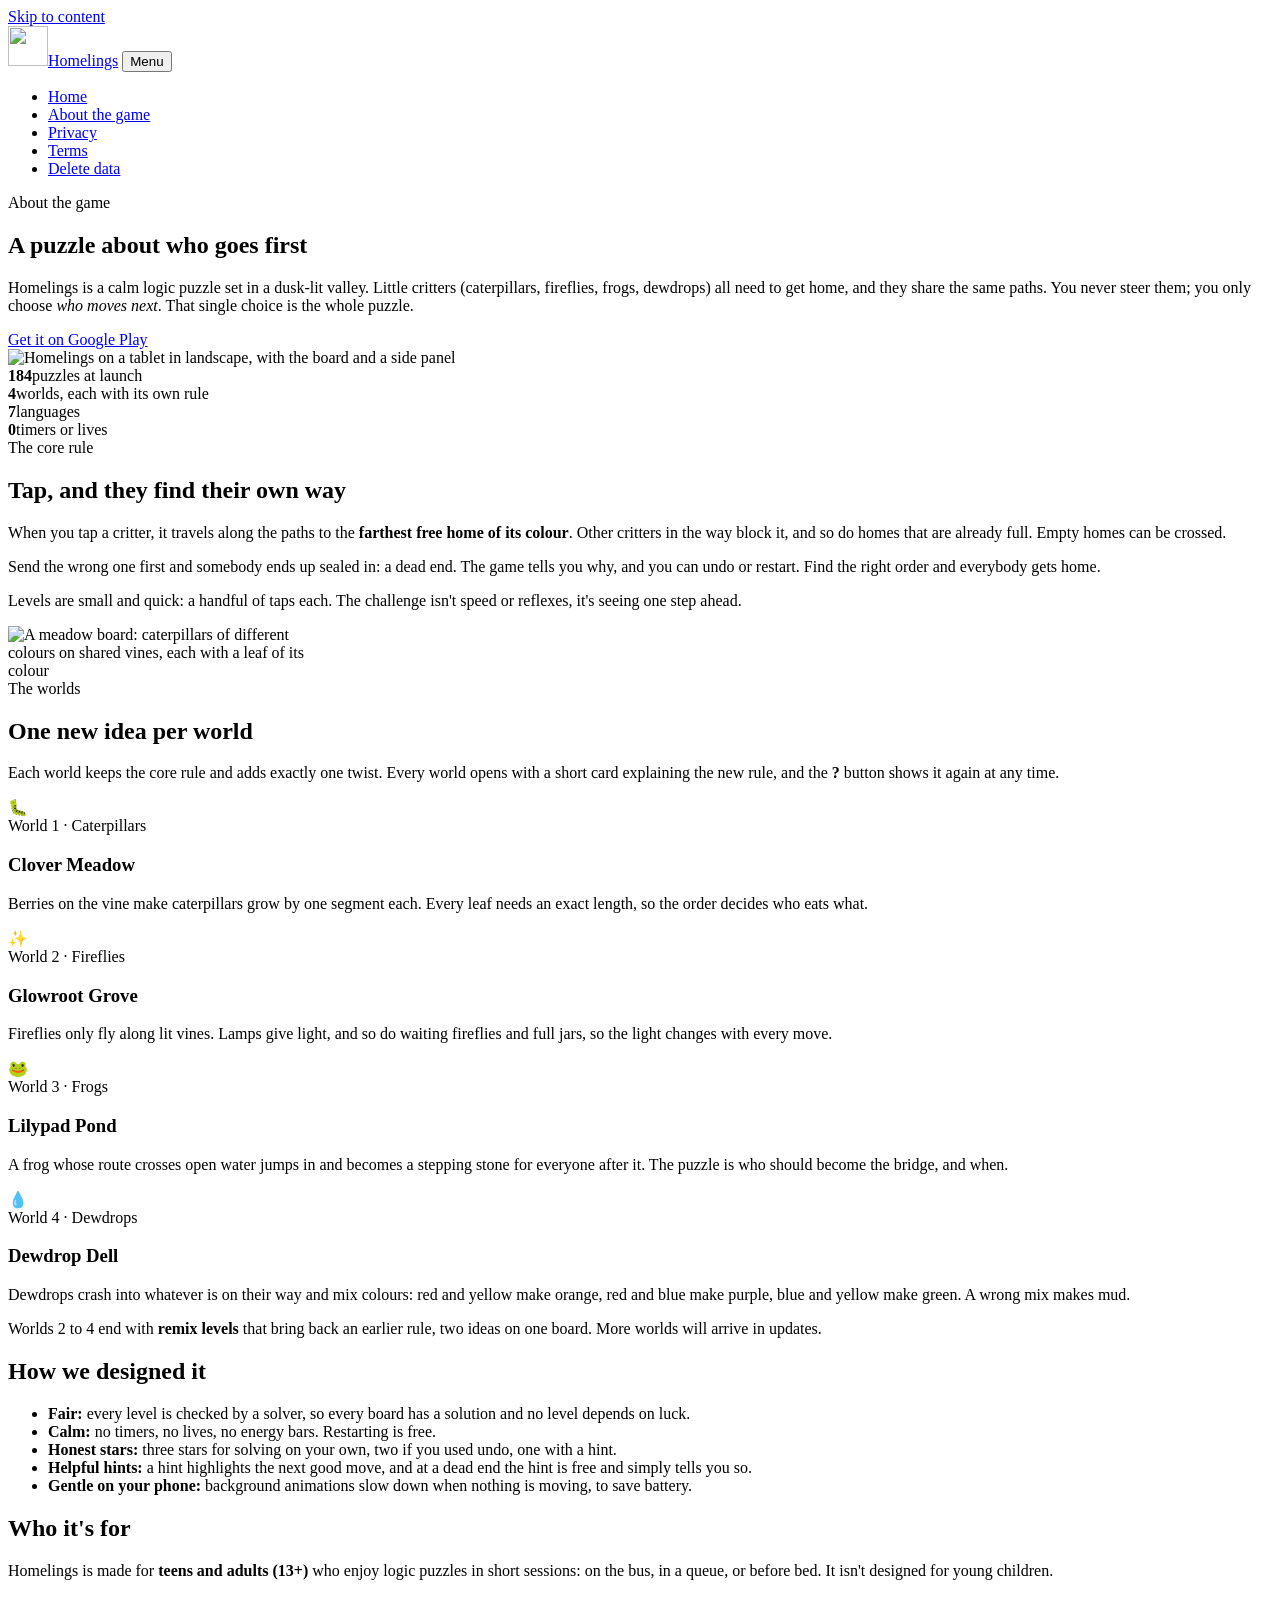
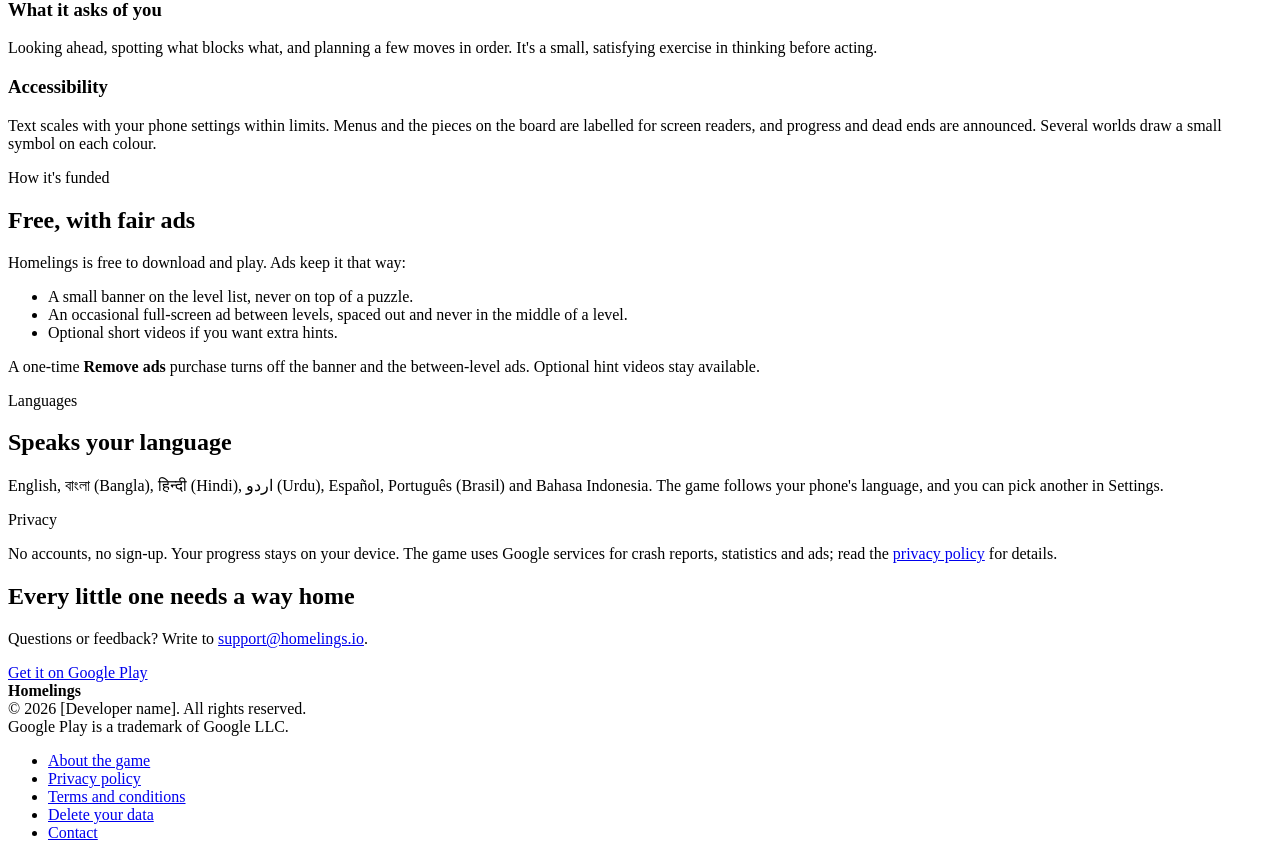
==== about.html @ b2f1305d "Add files via upload" ====
<!doctype html>
<html lang="en" class="no-js">
<head>
  <meta charset="utf-8">
  <meta name="viewport" content="width=device-width, initial-scale=1">
  <title>About the game: Homelings</title>
  <meta name="description" content="What Homelings is, how it plays, its worlds and rules, and the ideas behind it: a calm, fair logic puzzle about finding the right order.">
  <meta name="theme-color" content="#1E1846">
  <link rel="icon" type="image/png" sizes="32x32" href="assets/img/favicon-32.png">
  <link rel="apple-touch-icon" href="assets/img/apple-touch-icon.png">
  <meta property="og:title" content="About Homelings">
  <meta property="og:image" content="assets/img/og-image.jpg">
  <link rel="preload" href="assets/fonts/Fredoka.woff2" as="font" type="font/woff2" crossorigin>
  <link rel="stylesheet" href="assets/css/site.css">
</head>
<body>
  <a class="skip" href="#main">Skip to content</a>
  <header class="site-header">
    <div class="wrap">
      <a class="brand" href="index.html"><img src="assets/img/icon-96.webp" alt="" width="40" height="40">Homelings</a>
      <button class="nav-toggle" aria-expanded="false" aria-controls="site-nav">Menu</button>
      <nav class="nav" id="site-nav" aria-label="Main">
        <ul>
          <li><a href="index.html">Home</a></li>
          <li><a href="about.html" aria-current="page">About the game</a></li>
          <li><a href="privacy-policy.html">Privacy</a></li>
          <li><a href="terms.html">Terms</a></li>
          <li><a href="delete-account.html">Delete data</a></li>
        </ul>
      </nav>
    </div>
  </header>

  <main id="main">
    <section class="hero">
      <div class="wrap split">
        <div>
          <span class="eyebrow">About the game</span>
          <h1>A puzzle about who goes first</h1>
          <p class="lead">Homelings is a calm logic puzzle set in a dusk-lit valley. Little critters (caterpillars, fireflies, frogs, dewdrops) all need to get home, and they share the same paths. You never steer them; you only choose <em>who moves next</em>. That single choice is the whole puzzle.</p>
          <div class="cta-row">
            <a class="btn btn-gold" href="https://play.google.com/store/apps/details?id=io.homelings.game">Get it on Google Play</a>
          </div>
        </div>
        <img class="rounded" src="assets/img/tablet-1.webp" alt="Homelings on a tablet in landscape, with the board and a side panel" width="1200" height="750" loading="lazy">
      </div>
    </section>

    <section aria-label="Key facts">
      <div class="wrap">
        <div class="facts">
          <div class="card fact"><strong>184</strong><span>puzzles at launch</span></div>
          <div class="card fact"><strong>4</strong><span>worlds, each with its own rule</span></div>
          <div class="card fact"><strong>7</strong><span>languages</span></div>
          <div class="card fact"><strong>0</strong><span>timers or lives</span></div>
        </div>
      </div>
    </section>

    <section>
      <div class="wrap split">
        <div>
          <span class="eyebrow">The core rule</span>
          <h2>Tap, and they find their own way</h2>
          <p>When you tap a critter, it travels along the paths to the <strong>farthest free home of its colour</strong>. Other critters in the way block it, and so do homes that are already full. Empty homes can be crossed.</p>
          <p>Send the wrong one first and somebody ends up sealed in: a dead end. The game tells you why, and you can undo or restart. Find the right order and everybody gets home.</p>
          <p>Levels are small and quick: a handful of taps each. The challenge isn't speed or reflexes, it's seeing one step ahead.</p>
        </div>
        <img class="rounded" src="assets/img/screen-1.webp" alt="A meadow board: caterpillars of different colours on shared vines, each with a leaf of its colour" width="540" height="960" loading="lazy" style="max-width:300px;justify-self:center">
      </div>
    </section>

    <section>
      <div class="wrap">
        <div class="section-head">
          <span class="eyebrow">The worlds</span>
          <h2>One new idea per world</h2>
          <p>Each world keeps the core rule and adds exactly one twist. Every world opens with a short card explaining the new rule, and the <strong>?</strong> button shows it again at any time.</p>
        </div>
        <div class="worlds">
          <article class="world w-meadow"><div class="dot" aria-hidden="true">🐛</div><div><span class="critters">World 1 · Caterpillars</span><h3>Clover Meadow</h3><p>Berries on the vine make caterpillars grow by one segment each. Every leaf needs an exact length, so the order decides who eats what.</p></div></article>
          <article class="world w-grove"><div class="dot" aria-hidden="true">✨</div><div><span class="critters">World 2 · Fireflies</span><h3>Glowroot Grove</h3><p>Fireflies only fly along lit vines. Lamps give light, and so do waiting fireflies and full jars, so the light changes with every move.</p></div></article>
          <article class="world w-pond"><div class="dot" aria-hidden="true">🐸</div><div><span class="critters">World 3 · Frogs</span><h3>Lilypad Pond</h3><p>A frog whose route crosses open water jumps in and becomes a stepping stone for everyone after it. The puzzle is who should become the bridge, and when.</p></div></article>
          <article class="world w-dell"><div class="dot" aria-hidden="true">💧</div><div><span class="critters">World 4 · Dewdrops</span><h3>Dewdrop Dell</h3><p>Dewdrops crash into whatever is on their way and mix colours: red and yellow make orange, red and blue make purple, blue and yellow make green. A wrong mix makes mud.</p></div></article>
        </div>
        <p class="coming">Worlds 2 to 4 end with <strong>remix levels</strong> that bring back an earlier rule, two ideas on one board. More worlds will arrive in updates.</p>
      </div>
    </section>

    <section>
      <div class="wrap split">
        <div class="card">
          <h2>How we designed it</h2>
          <ul class="ticks">
            <li><strong>Fair:</strong> every level is checked by a solver, so every board has a solution and no level depends on luck.</li>
            <li><strong>Calm:</strong> no timers, no lives, no energy bars. Restarting is free.</li>
            <li><strong>Honest stars:</strong> three stars for solving on your own, two if you used undo, one with a hint.</li>
            <li><strong>Helpful hints:</strong> a hint highlights the next good move, and at a dead end the hint is free and simply tells you so.</li>
            <li><strong>Gentle on your phone:</strong> background animations slow down when nothing is moving, to save battery.</li>
          </ul>
        </div>
        <div class="card">
          <h2>Who it's for</h2>
          <p>Homelings is made for <strong>teens and adults (13+)</strong> who enjoy logic puzzles in short sessions: on the bus, in a queue, or before bed. It isn't designed for young children.</p>
          <h3>What it asks of you</h3>
          <p>Looking ahead, spotting what blocks what, and planning a few moves in order. It's a small, satisfying exercise in thinking before acting.</p>
          <h3>Accessibility</h3>
          <p>Text scales with your phone settings within limits. Menus and the pieces on the board are labelled for screen readers, and progress and dead ends are announced. Several worlds draw a small symbol on each colour.</p>
        </div>
      </div>
    </section>

    <section>
      <div class="wrap split">
        <div>
          <span class="eyebrow">How it's funded</span>
          <h2>Free, with fair ads</h2>
          <p>Homelings is free to download and play. Ads keep it that way:</p>
          <ul class="ticks">
            <li>A small banner on the level list, never on top of a puzzle.</li>
            <li>An occasional full-screen ad between levels, spaced out and never in the middle of a level.</li>
            <li>Optional short videos if you want extra hints.</li>
          </ul>
          <p>A one-time <strong>Remove ads</strong> purchase turns off the banner and the between-level ads. Optional hint videos stay available.</p>
        </div>
        <div>
          <span class="eyebrow">Languages</span>
          <h2>Speaks your language</h2>
          <p>English, বাংলা (Bangla), हिन्दी (Hindi), اردو (Urdu), Español, Português (Brasil) and Bahasa Indonesia. The game follows your phone's language, and you can pick another in Settings.</p>
          <span class="eyebrow" style="margin-top:12px">Privacy</span>
          <p>No accounts, no sign-up. Your progress stays on your device. The game uses Google services for crash reports, statistics and ads; read the <a href="privacy-policy.html">privacy policy</a> for details.</p>
        </div>
      </div>
    </section>

    <section>
      <div class="wrap">
        <div class="band">
          <h2>Every little one needs a way home</h2>
          <p>Questions or feedback? Write to <a href="mailto:support@homelings.io">support@homelings.io</a>.</p>
          <a class="btn btn-gold" href="https://play.google.com/store/apps/details?id=io.homelings.game">Get it on Google Play</a>
        </div>
      </div>
    </section>
  </main>

  <footer class="site-footer">
    <div class="wrap">
      <div>
        <strong style="color:var(--cream)">Homelings</strong><br>
        © <span data-year>2026</span> <span class="confirm">[Developer name]</span>. All rights reserved.<br>
        Google Play is a trademark of Google LLC.
      </div>
      <nav aria-label="Footer">
        <ul>
          <li><a href="about.html">About the game</a></li>
          <li><a href="privacy-policy.html">Privacy policy</a></li>
          <li><a href="terms.html">Terms and conditions</a></li>
          <li><a href="delete-account.html">Delete your data</a></li>
          <li><a href="mailto:support@homelings.io">Contact</a></li>
        </ul>
      </nav>
    </div>
  </footer>
  <script src="assets/js/site.js" defer></script>
</body>
</html>
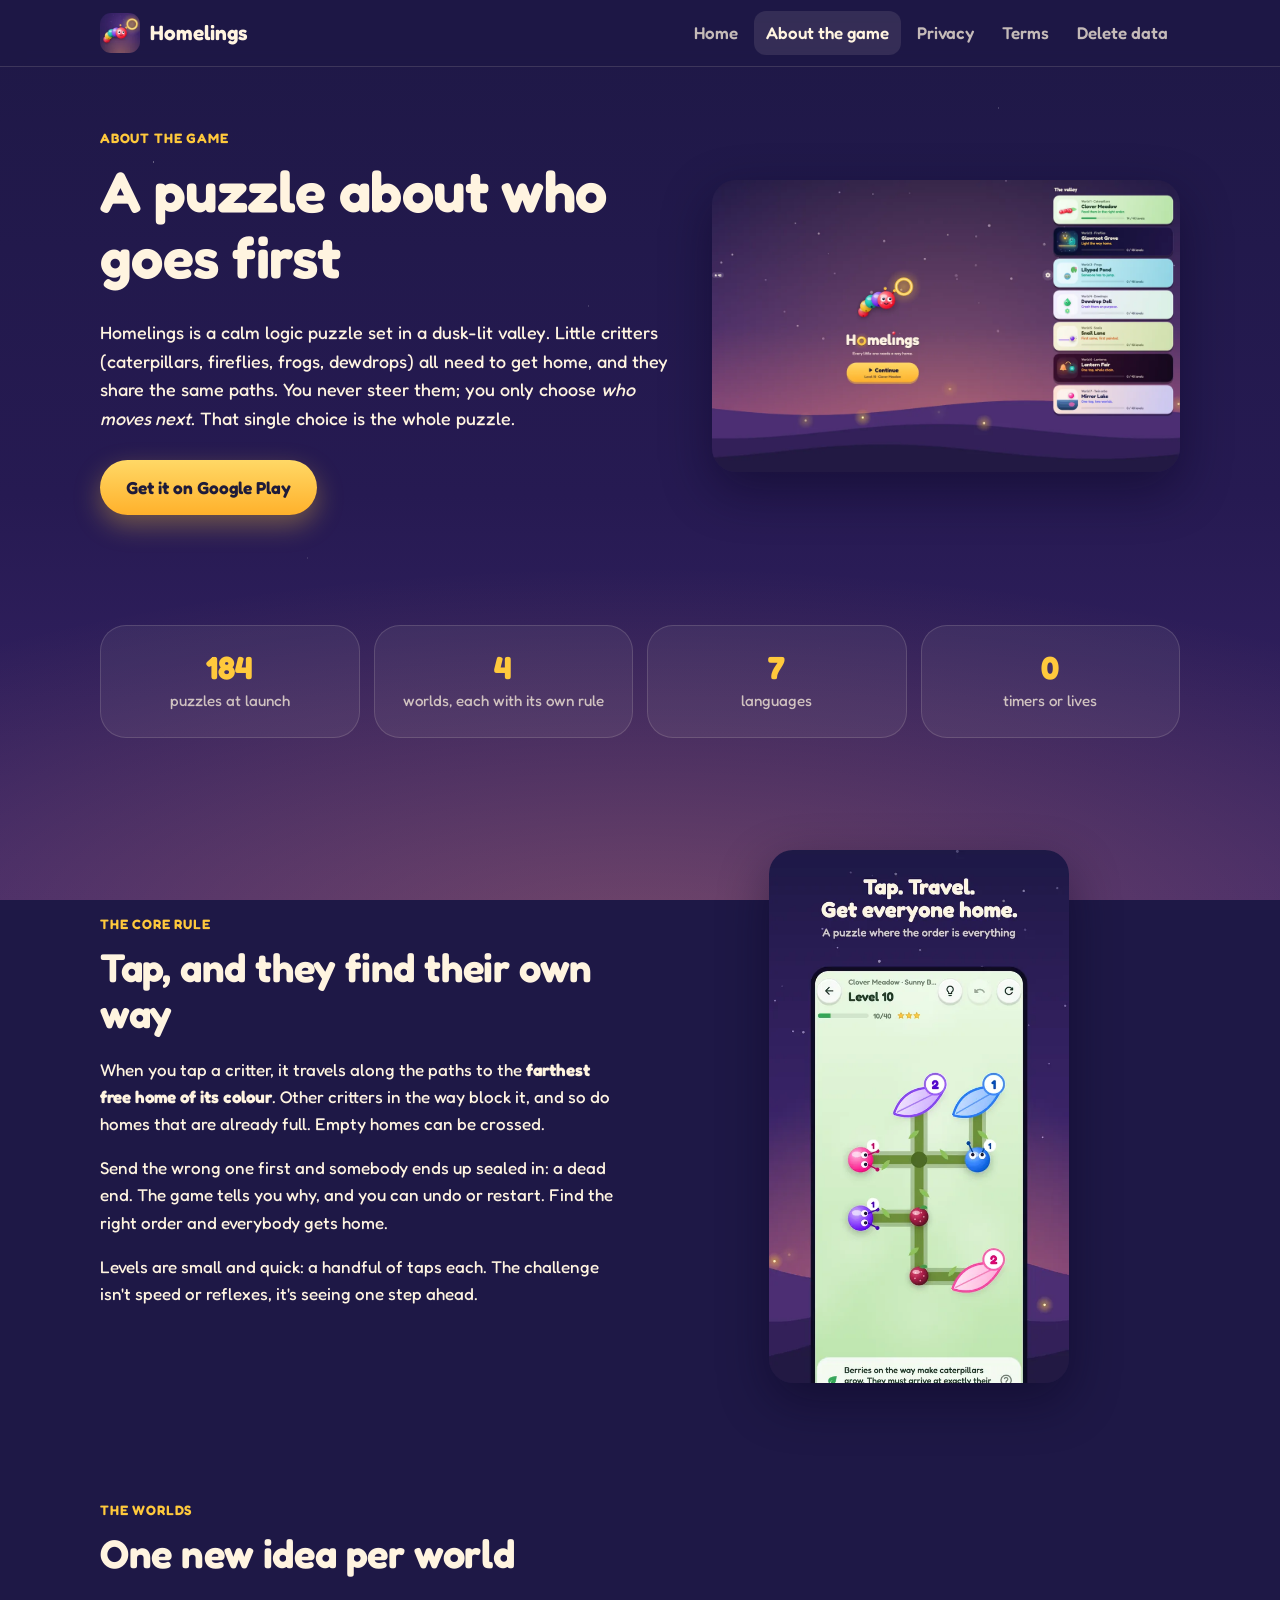
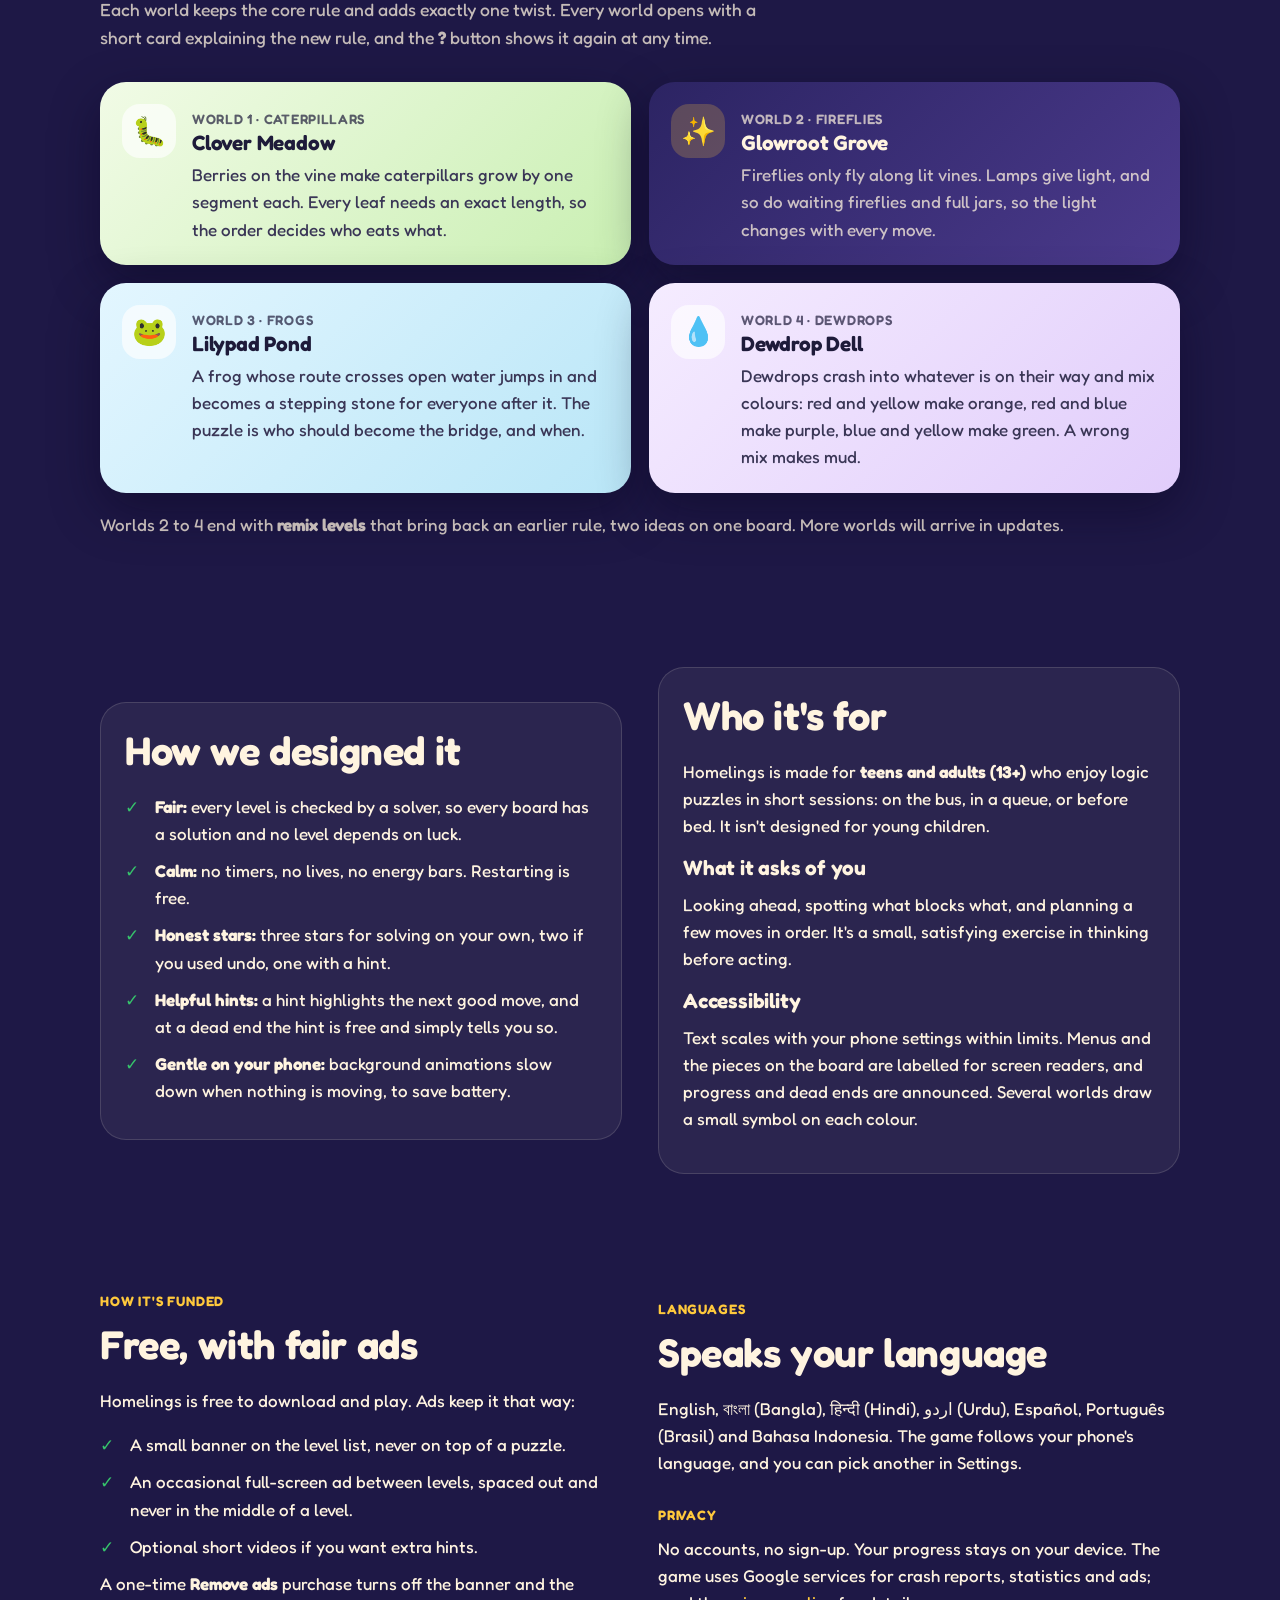
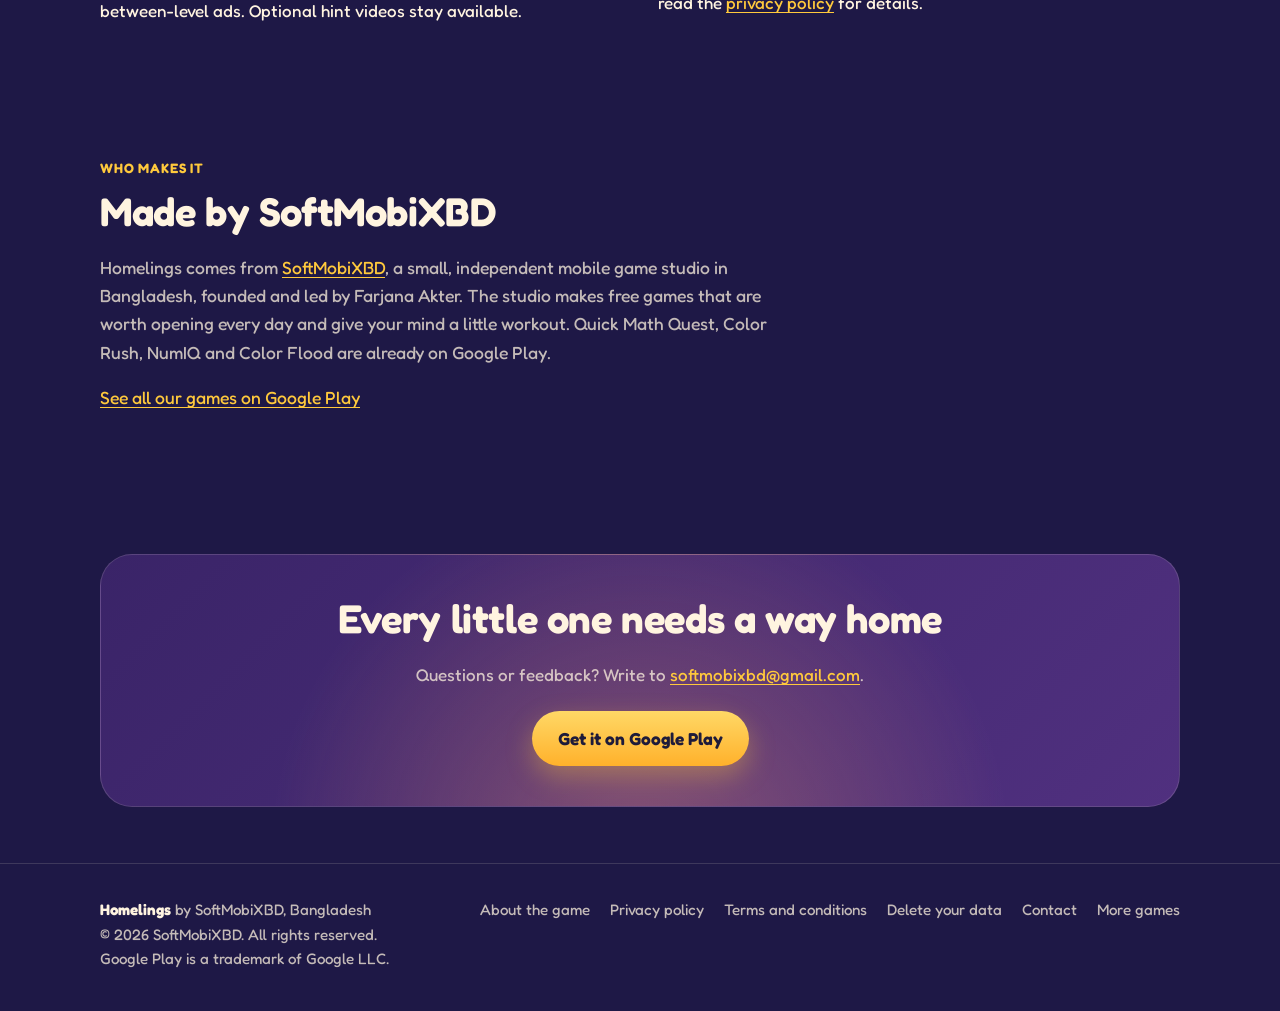
==== commit 219e0340: "Fill in publisher details and link the studio - Publisher SoftMobiXBD (Bangladesh), contact softmobi" ====
--- a/about.html
+++ b/about.html
@@ -5,11 +5,13 @@
   <meta name="viewport" content="width=device-width, initial-scale=1">
   <title>About the game: Homelings</title>
   <meta name="description" content="What Homelings is, how it plays, its worlds and rules, and the ideas behind it: a calm, fair logic puzzle about finding the right order.">
+  <link rel="canonical" href="https://softmobixbd.github.io/homelings/about.html">
   <meta name="theme-color" content="#1E1846">
   <link rel="icon" type="image/png" sizes="32x32" href="assets/img/favicon-32.png">
   <link rel="apple-touch-icon" href="assets/img/apple-touch-icon.png">
   <meta property="og:title" content="About Homelings">
-  <meta property="og:image" content="assets/img/og-image.jpg">
+  <meta property="og:url" content="https://softmobixbd.github.io/homelings/about.html">
+  <meta property="og:image" content="https://softmobixbd.github.io/homelings/assets/img/og-image.jpg">
   <link rel="preload" href="assets/fonts/Fredoka.woff2" as="font" type="font/woff2" crossorigin>
   <link rel="stylesheet" href="assets/css/site.css">
 </head>
@@ -135,9 +137,20 @@
 
     <section>
       <div class="wrap">
+        <div class="section-head">
+          <span class="eyebrow">Who makes it</span>
+          <h2>Made by SoftMobiXBD</h2>
+          <p>Homelings comes from <a href="https://softmobixbd.github.io/">SoftMobiXBD</a>, a small, independent mobile game studio in Bangladesh, founded and led by Farjana Akter. The studio makes free games that are worth opening every day and give your mind a little workout. Quick Math Quest, Color Rush, NumIQ and Color Flood are already on Google Play.</p>
+          <p><a href="https://play.google.com/store/apps/dev?id=7053712719790962072">See all our games on Google Play</a></p>
+        </div>
+      </div>
+    </section>
+
+    <section>
+      <div class="wrap">
         <div class="band">
           <h2>Every little one needs a way home</h2>
-          <p>Questions or feedback? Write to <a href="mailto:support@homelings.io">support@homelings.io</a>.</p>
+          <p>Questions or feedback? Write to <a href="mailto:softmobixbd@gmail.com">softmobixbd@gmail.com</a>.</p>
           <a class="btn btn-gold" href="https://play.google.com/store/apps/details?id=io.homelings.game">Get it on Google Play</a>
         </div>
       </div>
@@ -147,8 +160,8 @@
   <footer class="site-footer">
     <div class="wrap">
       <div>
-        <strong style="color:var(--cream)">Homelings</strong><br>
-        © <span data-year>2026</span> <span class="confirm">[Developer name]</span>. All rights reserved.<br>
+        <strong style="color:var(--cream)">Homelings</strong> by <a href="https://softmobixbd.github.io/">SoftMobiXBD</a>, Bangladesh<br>
+        © <span data-year>2026</span> SoftMobiXBD. All rights reserved.<br>
         Google Play is a trademark of Google LLC.
       </div>
       <nav aria-label="Footer">
@@ -157,7 +170,8 @@
           <li><a href="privacy-policy.html">Privacy policy</a></li>
           <li><a href="terms.html">Terms and conditions</a></li>
           <li><a href="delete-account.html">Delete your data</a></li>
-          <li><a href="mailto:support@homelings.io">Contact</a></li>
+          <li><a href="mailto:softmobixbd@gmail.com">Contact</a></li>
+          <li><a href="https://softmobixbd.github.io/">More games</a></li>
         </ul>
       </nav>
     </div>
--- a/assets/css/site.css
+++ b/assets/css/site.css
@@ -0,0 +1,252 @@
+/* Homelings website. Palette and type follow the game (app/lib/brand/brand.dart). */
+@font-face {
+  font-family: "Fredoka";
+  src: url("../fonts/Fredoka.woff2") format("woff2");
+  font-weight: 300 700;
+  font-display: swap;
+}
+
+:root {
+  --dusk: #1e1846;
+  --plum: #3a2468;
+  --plum-deep: #261a52;
+  --horizon: #ff9e6e;
+  --gold: #ffc93c;
+  --gold-deep: #ffb12b;
+  --cream: #fff4e0;
+  --cream-dim: rgba(255, 244, 224, 0.74);
+  --leaf: #36c46b;
+  --ink: #1e1b3a;
+  --ink-soft: #3a3656;
+  --muted: #6b6785;
+  --paper: #fffaf1;
+  --line: rgba(255, 244, 224, 0.14);
+  --red: #ff4d5e;
+  --teal: #1fd1c1;
+  --purple: #9b5cff;
+  --blue: #3d8bff;
+  --radius: 26px;
+  --wrap: 1120px;
+  --shadow: 0 18px 50px rgba(8, 4, 30, 0.45);
+}
+
+* { box-sizing: border-box; }
+html { scroll-behavior: smooth; -webkit-text-size-adjust: 100%; }
+body {
+  margin: 0;
+  font-family: "Fredoka", "Noto Sans", system-ui, -apple-system, "Segoe UI", Roboto, sans-serif;
+  font-weight: 450;
+  font-size: 17px;
+  line-height: 1.6;
+  color: var(--cream);
+  background-color: var(--dusk);
+  /* Dusk sky: soft horizon glow + a sprinkle of stars. */
+  background-image:
+    radial-gradient(1.5px 1.5px at 12% 18%, rgba(255, 255, 255, 0.7), transparent 60%),
+    radial-gradient(1.2px 1.2px at 78% 12%, rgba(255, 255, 255, 0.6), transparent 60%),
+    radial-gradient(1.4px 1.4px at 46% 34%, rgba(255, 255, 255, 0.5), transparent 60%),
+    radial-gradient(1px 1px at 88% 44%, rgba(255, 255, 255, 0.55), transparent 60%),
+    radial-gradient(1.3px 1.3px at 24% 62%, rgba(255, 255, 255, 0.45), transparent 60%),
+    radial-gradient(1px 1px at 64% 72%, rgba(255, 255, 255, 0.4), transparent 60%),
+    radial-gradient(ellipse 120% 60% at 50% 105%, rgba(255, 158, 110, 0.28), transparent 70%),
+    linear-gradient(180deg, var(--dusk) 0%, var(--plum-deep) 55%, var(--plum) 100%);
+  background-attachment: fixed;
+  min-height: 100vh;
+}
+img { max-width: 100%; height: auto; display: block; }
+a { color: var(--gold); text-underline-offset: 3px; }
+a:hover { color: #ffe08a; }
+:focus-visible { outline: 3px solid var(--gold); outline-offset: 3px; border-radius: 8px; }
+h1, h2, h3 { line-height: 1.15; margin: 0 0 0.5em; font-weight: 650; letter-spacing: -0.01em; }
+h1 { font-size: clamp(2.2rem, 5.4vw, 3.6rem); }
+h2 { font-size: clamp(1.7rem, 3.6vw, 2.5rem); }
+h3 { font-size: 1.3rem; }
+p { margin: 0 0 1em; }
+
+.wrap { width: 100%; max-width: var(--wrap); margin: 0 auto; padding: 0 20px; }
+.visually-hidden { position: absolute !important; width: 1px; height: 1px; overflow: hidden; clip: rect(0 0 0 0); white-space: nowrap; }
+.skip { position: absolute; left: -999px; top: 8px; background: var(--gold); color: var(--ink); padding: 8px 14px; border-radius: 10px; z-index: 10; }
+.skip:focus { left: 12px; }
+
+/* Header */
+.site-header {
+  position: sticky; top: 0; z-index: 5;
+  background: rgba(30, 24, 70, 0.78);
+  backdrop-filter: blur(10px);
+  -webkit-backdrop-filter: blur(10px);
+  border-bottom: 1px solid var(--line);
+}
+.site-header .wrap { display: flex; align-items: center; gap: 16px; min-height: 66px; }
+.brand { display: flex; align-items: center; gap: 10px; color: var(--cream); text-decoration: none; font-weight: 650; font-size: 1.3rem; }
+.brand img { width: 40px; height: 40px; border-radius: 11px; }
+.nav { margin-left: auto; }
+.nav ul { list-style: none; display: flex; flex-wrap: wrap; gap: 4px; margin: 0; padding: 0; }
+.nav a { display: block; color: var(--cream-dim); text-decoration: none; padding: 8px 12px; border-radius: 12px; font-weight: 550; }
+.nav a:hover, .nav a[aria-current="page"] { color: var(--cream); background: rgba(255, 244, 224, 0.1); }
+.nav-toggle { display: none; margin-left: auto; background: rgba(255, 244, 224, 0.1); color: var(--cream); border: 0; border-radius: 12px; padding: 9px 14px; font: inherit; font-weight: 600; cursor: pointer; }
+
+/* Buttons */
+.btn {
+  display: inline-flex; align-items: center; justify-content: center; gap: 10px;
+  padding: 14px 26px; border-radius: 40px; font-weight: 650; font-size: 1.08rem;
+  text-decoration: none; transition: transform 0.15s ease, box-shadow 0.15s ease;
+}
+.btn:hover { transform: translateY(-2px); }
+.btn-gold { color: var(--ink); background: linear-gradient(180deg, #ffd866, var(--gold-deep)); box-shadow: 0 10px 26px rgba(255, 201, 60, 0.35); }
+.btn-gold:hover { color: var(--ink); box-shadow: 0 14px 30px rgba(255, 201, 60, 0.45); }
+.btn-ghost { color: var(--cream); border: 2px solid rgba(255, 244, 224, 0.35); }
+.btn-ghost:hover { color: var(--cream); border-color: var(--cream); }
+.btn svg { width: 22px; height: 22px; flex: none; }
+
+/* Hero */
+.hero { padding: 56px 0 40px; }
+.hero .wrap { display: grid; grid-template-columns: 1.1fr 0.9fr; gap: 40px; align-items: center; }
+.hero-logo { width: min(440px, 100%); margin: 0 0 14px -6px; }
+.tagline { font-size: clamp(1.2rem, 2.4vw, 1.5rem); color: var(--cream-dim); margin-bottom: 1.2em; }
+.hero p.lead { font-size: 1.12rem; max-width: 34em; }
+.cta-row { display: flex; flex-wrap: wrap; gap: 12px; margin: 26px 0 14px; }
+.small { font-size: 0.92rem; color: var(--cream-dim); }
+.hero-art { position: relative; justify-self: center; width: min(420px, 100%); }
+.hero-art::before {
+  content: ""; position: absolute; inset: 8% 6%; border-radius: 50%;
+  background: radial-gradient(circle, rgba(255, 201, 60, 0.32), transparent 65%);
+  filter: blur(8px);
+}
+.hero-art img {
+  position: relative; animation: bob 5s ease-in-out infinite;
+  /* The artwork's own glow fades out instead of ending at the image edge. */
+  -webkit-mask-image: linear-gradient(to right, transparent, #000 8%, #000 92%, transparent), linear-gradient(to bottom, transparent, #000 8%, #000 92%, transparent);
+  -webkit-mask-composite: source-in;
+  mask-image: linear-gradient(to right, transparent, #000 8%, #000 92%, transparent), linear-gradient(to bottom, transparent, #000 8%, #000 92%, transparent);
+  mask-composite: intersect;
+}
+@keyframes bob { 50% { transform: translateY(-10px) rotate(-1.5deg); } }
+
+/* Sections */
+section { padding: 56px 0; }
+.section-head { max-width: 680px; margin-bottom: 30px; }
+.section-head p { color: var(--cream-dim); font-size: 1.1rem; }
+.eyebrow { display: inline-block; color: var(--gold); font-weight: 650; letter-spacing: 0.06em; text-transform: uppercase; font-size: 0.85rem; margin-bottom: 8px; }
+
+.steps { display: grid; grid-template-columns: repeat(3, 1fr); gap: 18px; counter-reset: step; list-style: none; margin: 0; padding: 0; }
+.card {
+  background: rgba(255, 244, 224, 0.06);
+  border: 1px solid var(--line);
+  border-radius: var(--radius);
+  padding: 24px;
+}
+.step::before {
+  counter-increment: step; content: counter(step);
+  display: grid; place-items: center; width: 40px; height: 40px; border-radius: 50%;
+  background: var(--gold); color: var(--ink); font-weight: 700; margin-bottom: 14px;
+}
+.step p { color: var(--cream-dim); margin: 0; }
+
+.worlds { display: grid; grid-template-columns: repeat(2, 1fr); gap: 18px; }
+.world {
+  display: grid; grid-template-columns: auto 1fr; gap: 16px; align-items: start;
+  border-radius: var(--radius); padding: 22px; color: var(--ink);
+  box-shadow: var(--shadow);
+}
+.world h3 { margin-bottom: 2px; }
+.world .critters { font-size: 0.85rem; font-weight: 600; opacity: 0.7; text-transform: uppercase; letter-spacing: 0.05em; }
+.world p { margin: 6px 0 0; color: var(--ink-soft); }
+.world .dot { width: 54px; height: 54px; border-radius: 18px; display: grid; place-items: center; font-size: 28px; }
+.w-meadow { background: linear-gradient(135deg, #f1fbe6, #c9efb2); }
+.w-meadow .dot { background: #ffffffaa; }
+.w-grove { background: linear-gradient(135deg, #2c2463, #4b3a8c); color: var(--cream); }
+.w-grove p { color: var(--cream-dim); }
+.w-grove .dot { background: rgba(255, 201, 60, 0.22); }
+.w-pond { background: linear-gradient(135deg, #e3f6ff, #b9e6f7); }
+.w-pond .dot { background: #ffffffaa; }
+.w-dell { background: linear-gradient(135deg, #f5ecff, #e1cdfb); }
+.w-dell .dot { background: #ffffffaa; }
+.coming { margin-top: 18px; color: var(--cream-dim); }
+
+.features { display: grid; grid-template-columns: repeat(3, 1fr); gap: 18px; }
+.feature h3 { font-size: 1.15rem; display: flex; align-items: center; gap: 10px; }
+.feature h3 span { font-size: 1.4rem; }
+.feature p { color: var(--cream-dim); margin: 0; }
+
+.shots { display: flex; gap: 16px; overflow-x: auto; scroll-snap-type: x mandatory; padding: 6px 4px 18px; }
+.shots figure { margin: 0; flex: 0 0 min(230px, 62vw); scroll-snap-align: start; }
+.shots img { border-radius: 22px; box-shadow: var(--shadow); }
+.shots figcaption { font-size: 0.9rem; color: var(--cream-dim); margin-top: 10px; text-align: center; }
+
+.band {
+  border-radius: 32px; padding: 40px; text-align: center;
+  background: radial-gradient(circle at 50% 120%, rgba(255, 158, 110, 0.35), transparent 60%), linear-gradient(135deg, var(--plum), #50307f);
+  border: 1px solid var(--line);
+}
+.band p { color: var(--cream-dim); max-width: 36em; margin: 0 auto 22px; }
+
+.faq details { border-bottom: 1px solid var(--line); padding: 14px 0; }
+.faq summary { cursor: pointer; font-weight: 600; font-size: 1.08rem; }
+.faq details p { color: var(--cream-dim); margin: 10px 0 0; }
+
+/* About page */
+.split { display: grid; grid-template-columns: 1fr 1fr; gap: 36px; align-items: center; }
+.rounded { border-radius: 24px; box-shadow: var(--shadow); }
+.facts { display: grid; grid-template-columns: repeat(4, 1fr); gap: 14px; }
+.fact { text-align: center; }
+.fact strong { display: block; font-size: 2rem; color: var(--gold); line-height: 1.1; }
+.fact span { color: var(--cream-dim); font-size: 0.95rem; }
+ul.ticks { list-style: none; padding: 0; margin: 0; }
+ul.ticks li { padding-left: 30px; position: relative; margin-bottom: 10px; }
+ul.ticks li::before { content: "✓"; position: absolute; left: 0; top: 0; color: var(--leaf); font-weight: 700; }
+
+/* Legal pages: light paper for long reading */
+.legal-hero { padding: 48px 0 16px; }
+.legal-hero p { color: var(--cream-dim); }
+.paper {
+  background: var(--paper); color: var(--ink-soft); border-radius: 28px;
+  padding: clamp(22px, 4vw, 48px); box-shadow: var(--shadow); margin-bottom: 56px;
+  font-size: 16.5px;
+}
+.paper h2 { color: var(--ink); font-size: 1.45rem; margin-top: 1.6em; }
+.paper h2:first-child { margin-top: 0; }
+.paper h3 { color: var(--ink); font-size: 1.12rem; margin-top: 1.2em; }
+.paper a { color: #6a3fd1; }
+.paper a:hover { color: #4b23a8; }
+.paper ul { padding-left: 1.3em; }
+.paper li { margin-bottom: 6px; }
+.paper table { width: 100%; border-collapse: collapse; margin: 12px 0 18px; font-size: 15px; }
+.paper th, .paper td { text-align: left; vertical-align: top; padding: 10px 12px; border-bottom: 1px solid #eadfcf; }
+.paper th { color: var(--ink); background: #f6ecdc; }
+.table-scroll { overflow-x: auto; }
+.toc { background: #f6ecdc; border-radius: 18px; padding: 16px 20px; margin-bottom: 26px; }
+.toc ol { margin: 6px 0 0; padding-left: 1.3em; columns: 2; column-gap: 28px; }
+.note { background: #fff1c9; border-left: 4px solid var(--gold-deep); border-radius: 10px; padding: 12px 16px; color: var(--ink); }
+
+/* Footer */
+.site-footer { border-top: 1px solid var(--line); padding: 34px 0 40px; color: var(--cream-dim); font-size: 0.95rem; }
+.site-footer .wrap { display: flex; flex-wrap: wrap; gap: 18px 36px; justify-content: space-between; align-items: flex-start; }
+.site-footer ul { list-style: none; margin: 0; padding: 0; display: flex; flex-wrap: wrap; gap: 6px 20px; }
+.site-footer a { color: var(--cream-dim); text-decoration: none; }
+.site-footer a:hover { color: var(--cream); text-decoration: underline; }
+
+@media (max-width: 900px) {
+  .hero .wrap, .split { grid-template-columns: 1fr; }
+  .hero-art { order: -1; width: min(300px, 80%); }
+  .steps, .features { grid-template-columns: 1fr 1fr; }
+  .facts { grid-template-columns: repeat(2, 1fr); }
+}
+@media (max-width: 640px) {
+  body { font-size: 16px; }
+  .nav-toggle { display: block; }
+  .nav { display: none; width: 100%; order: 3; padding-bottom: 12px; }
+  .nav.open { display: block; }
+  .nav ul { flex-direction: column; }
+  .site-header .wrap { flex-wrap: wrap; }
+  .steps, .features, .worlds { grid-template-columns: 1fr; }
+  .toc ol { columns: 1; }
+  .band { padding: 28px 20px; }
+  section { padding: 42px 0; }
+}
+/* Without JavaScript the menu is always visible. */
+.no-js .nav { display: block; }
+.no-js .nav-toggle { display: none; }
+
+@media (prefers-reduced-motion: reduce) {
+  * { animation: none !important; transition: none !important; scroll-behavior: auto !important; }
+}
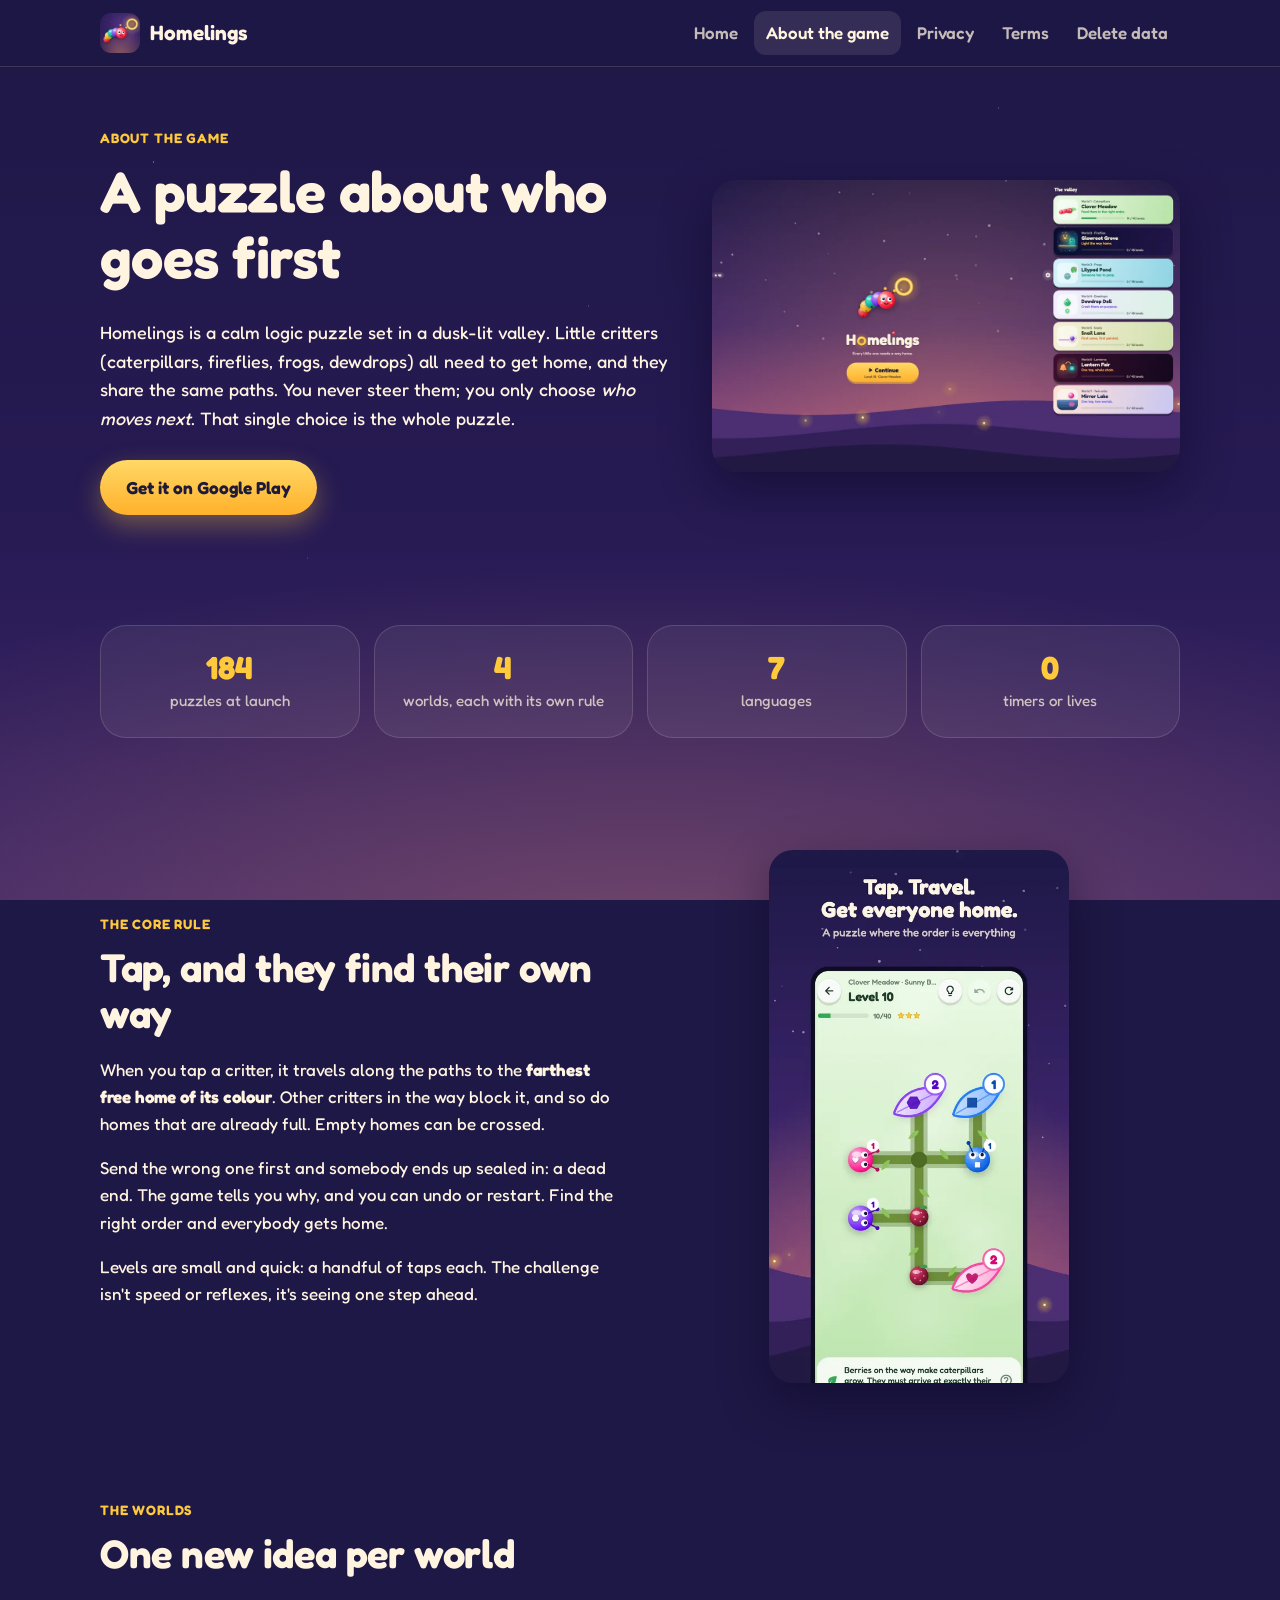
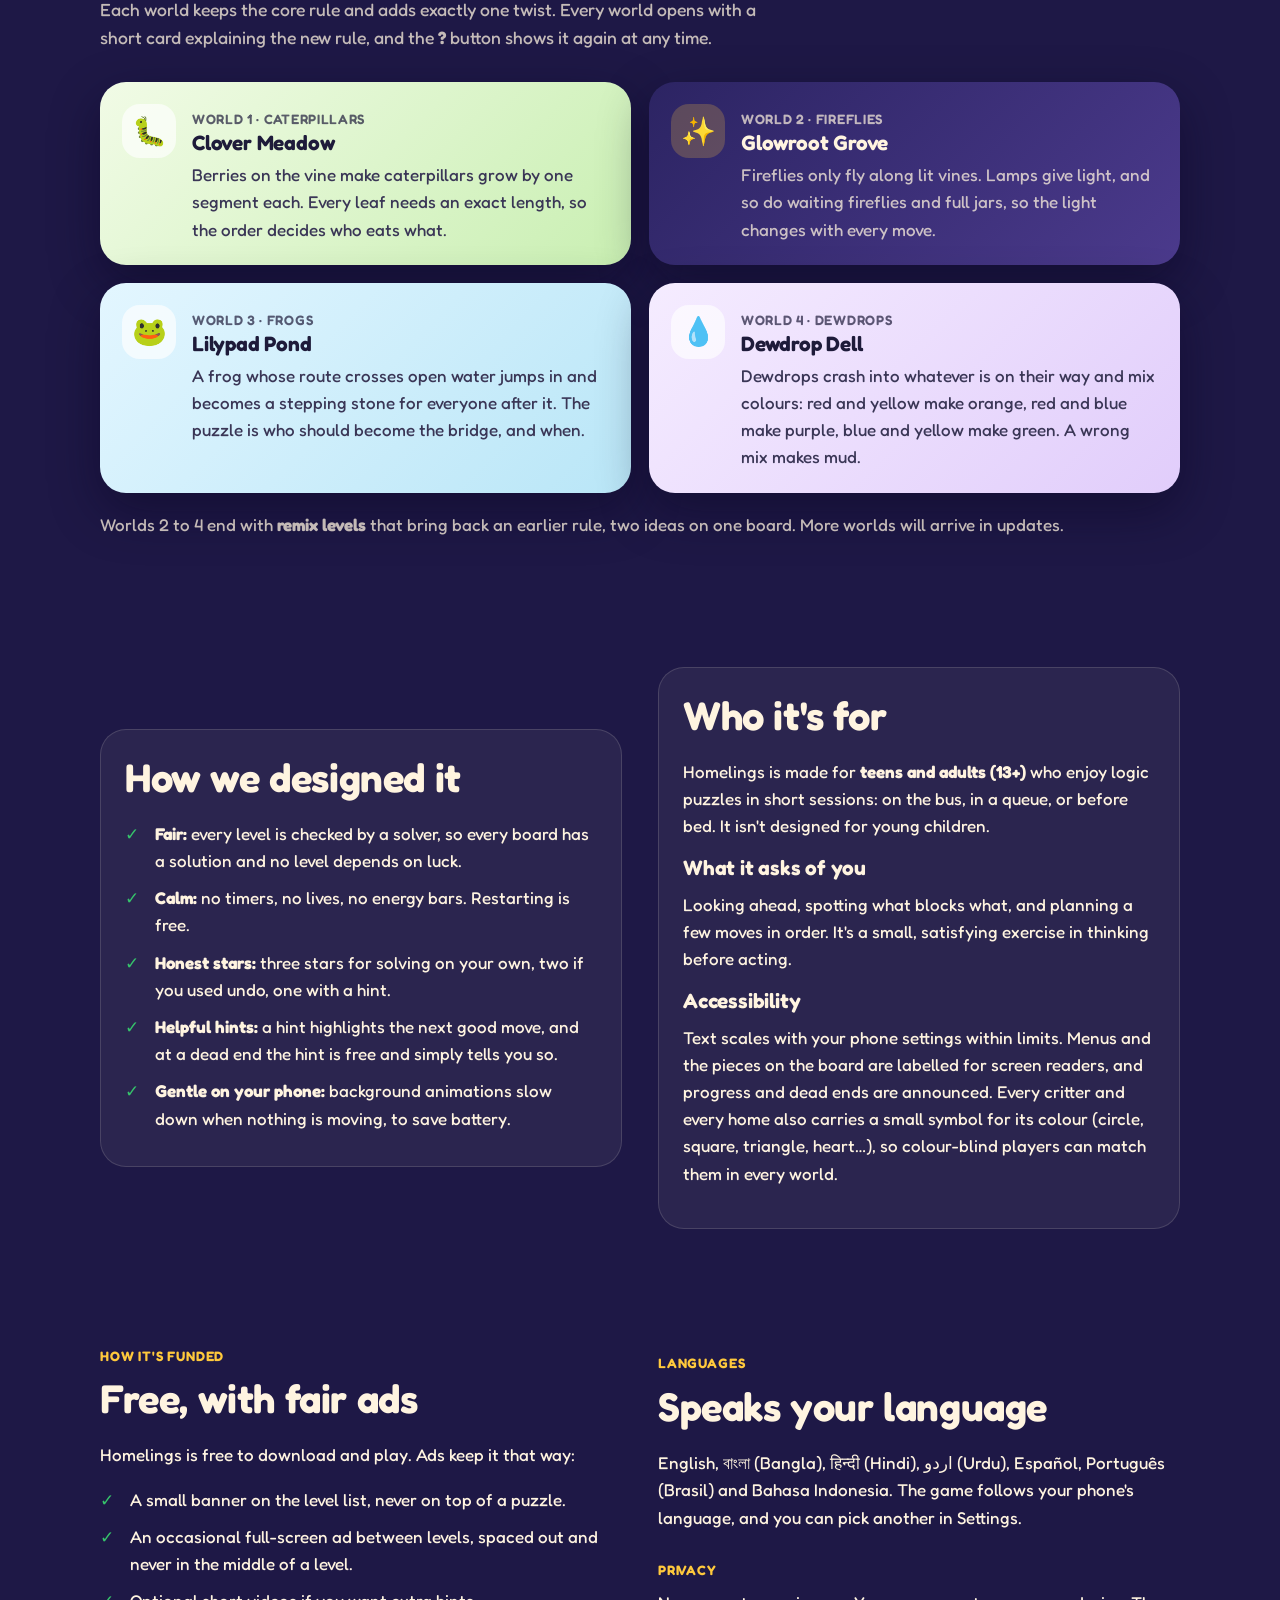
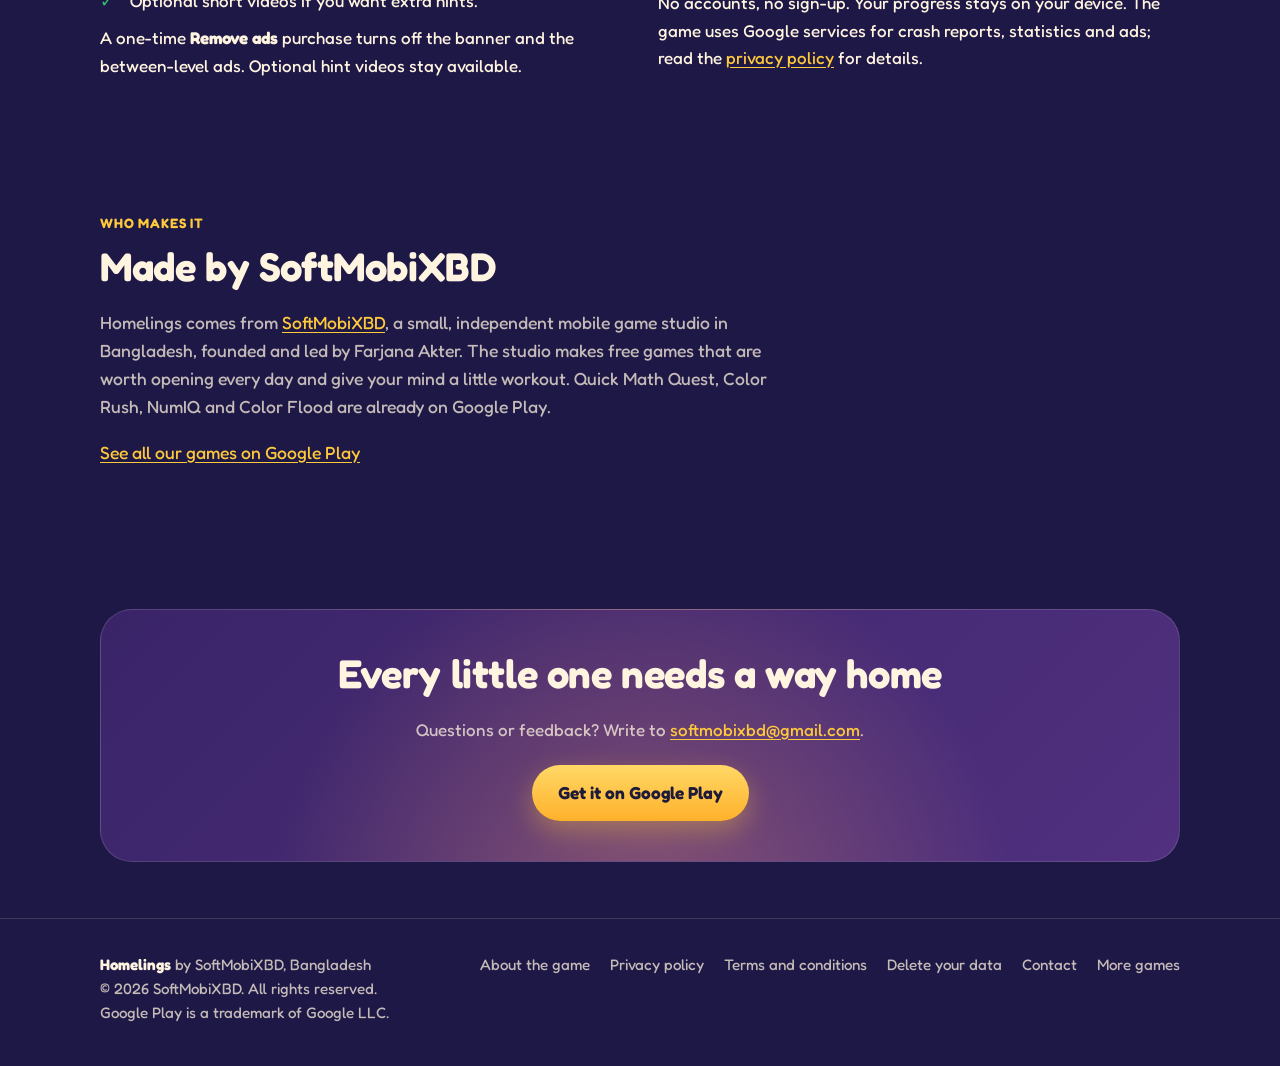
==== commit e977f97c: "Show the new colour symbols in screenshots and the about page" ====
--- a/about.html
+++ b/about.html
@@ -107,7 +107,7 @@
           <h3>What it asks of you</h3>
           <p>Looking ahead, spotting what blocks what, and planning a few moves in order. It's a small, satisfying exercise in thinking before acting.</p>
           <h3>Accessibility</h3>
-          <p>Text scales with your phone settings within limits. Menus and the pieces on the board are labelled for screen readers, and progress and dead ends are announced. Several worlds draw a small symbol on each colour.</p>
+          <p>Text scales with your phone settings within limits. Menus and the pieces on the board are labelled for screen readers, and progress and dead ends are announced. Every critter and every home also carries a small symbol for its colour (circle, square, triangle, heart…), so colour-blind players can match them in every world.</p>
         </div>
       </div>
     </section>
